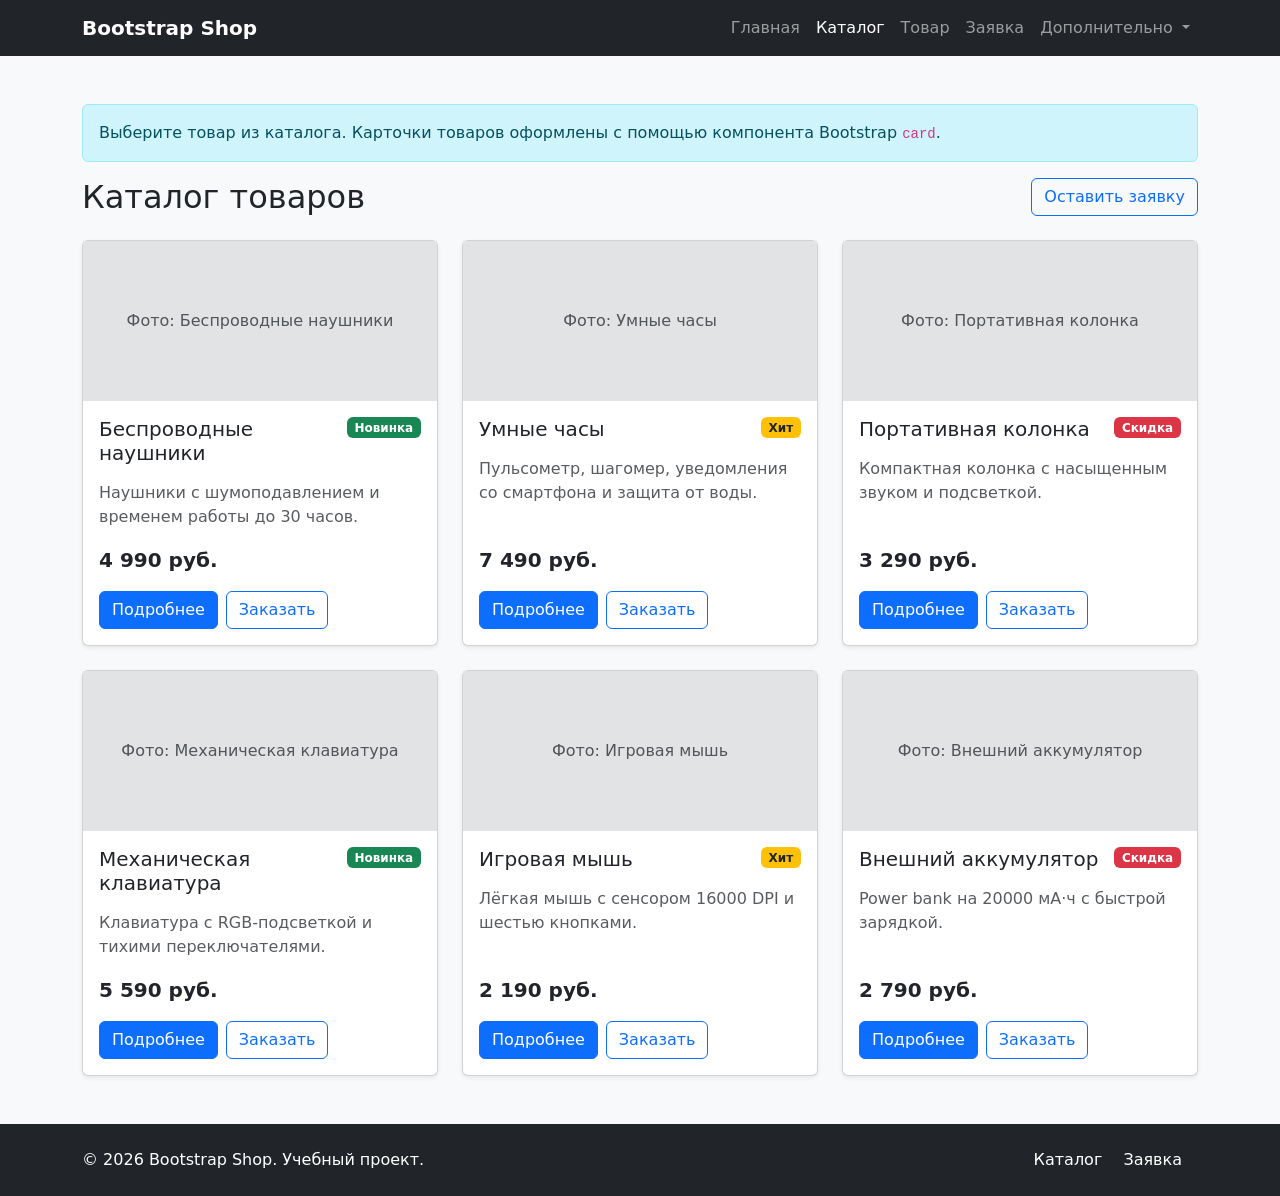
==== catalog.html @ 8c871a7a "feat: add Bootstrap components pages" ====
<!DOCTYPE html>
<html lang="ru">
<head>
  <meta charset="UTF-8">
  <meta name="viewport" content="width=device-width, initial-scale=1.0">
  <title>Каталог — Bootstrap Shop</title>

  <link
    href="https://cdn.jsdelivr.net/npm/bootstrap@5.3.8/dist/css/bootstrap.min.css"
    rel="stylesheet"
  >
  <link rel="stylesheet" href="css/custom.css">
</head>
<body class="bg-light">
  <nav class="navbar navbar-expand-lg navbar-dark bg-dark sticky-top">
    <div class="container">
      <a class="navbar-brand fw-bold" href="index.html">Bootstrap Shop</a>

      <button
        class="navbar-toggler"
        type="button"
        data-bs-toggle="collapse"
        data-bs-target="#mainNavbar"
        aria-controls="mainNavbar"
        aria-expanded="false"
        aria-label="Переключить навигацию"
      >
        <span class="navbar-toggler-icon"></span>
      </button>

      <div class="collapse navbar-collapse" id="mainNavbar">
        <ul class="navbar-nav ms-auto">
        <li class="nav-item">
          <a class="nav-link" href="index.html">Главная</a>
        </li>
        <li class="nav-item">
          <a class="nav-link active" aria-current="page" href="catalog.html">Каталог</a>
        </li>
        <li class="nav-item">
          <a class="nav-link" href="product.html">Товар</a>
        </li>
        <li class="nav-item">
          <a class="nav-link" href="order.html">Заявка</a>
        </li>
        <li class="nav-item dropdown">
          <a
            class="nav-link dropdown-toggle"
            href="#"
            role="button"
            data-bs-toggle="dropdown"
            aria-expanded="false"
          >
            Дополнительно
          </a>
          <ul class="dropdown-menu dropdown-menu-end">
            <li><a class="dropdown-item" href="catalog.html">Все товары</a></li>
            <li><a class="dropdown-item" href="order.html">Оформить заявку</a></li>
            <li><a class="dropdown-item" href="index.html#popular">Популярное</a></li>
          </ul>
        </li>
        </ul>
      </div>
    </div>
  </nav>

  <main class="container my-5">
    <div class="alert alert-info" role="alert">
      Выберите товар из каталога. Карточки товаров оформлены с помощью компонента Bootstrap <code>card</code>.
    </div>

    <div class="d-flex justify-content-between align-items-center mb-4 flex-wrap gap-2">
      <h1 class="h2 mb-0">Каталог товаров</h1>
      <a class="btn btn-outline-primary" href="order.html">Оставить заявку</a>
    </div>

    <div class="row g-4">
        <div class="col-12 col-md-6 col-lg-4 product-item">
          <div class="card h-100 shadow-sm product-card">
            <div class="card-img-placeholder bg-secondary-subtle d-flex align-items-center justify-content-center">
              <span class="text-muted">Фото: Беспроводные наушники</span>
            </div>
            <div class="card-body d-flex flex-column">
              <div class="d-flex justify-content-between align-items-start mb-3 gap-2">
                <h2 class="card-title h5 mb-0">Беспроводные наушники</h2>
                <span class="badge bg-success">Новинка</span>
              </div>

              <p class="card-text text-muted">Наушники с шумоподавлением и временем работы до 30 часов.</p>

              <p class="fw-bold fs-5 mt-auto">4 990 руб.</p>

              <div class="d-flex gap-2">
                <a class="btn btn-primary" href="product.html">Подробнее</a>
                <button
                  class="btn btn-outline-primary"
                  type="button"
                  data-bs-toggle="modal"
                  data-bs-target="#orderModal"
                >
                  Заказать
                </button>
              </div>
            </div>
          </div>
        </div>
        <div class="col-12 col-md-6 col-lg-4 product-item">
          <div class="card h-100 shadow-sm product-card">
            <div class="card-img-placeholder bg-secondary-subtle d-flex align-items-center justify-content-center">
              <span class="text-muted">Фото: Умные часы</span>
            </div>
            <div class="card-body d-flex flex-column">
              <div class="d-flex justify-content-between align-items-start mb-3 gap-2">
                <h2 class="card-title h5 mb-0">Умные часы</h2>
                <span class="badge bg-warning text-dark">Хит</span>
              </div>

              <p class="card-text text-muted">Пульсометр, шагомер, уведомления со смартфона и защита от воды.</p>

              <p class="fw-bold fs-5 mt-auto">7 490 руб.</p>

              <div class="d-flex gap-2">
                <a class="btn btn-primary" href="product.html">Подробнее</a>
                <button
                  class="btn btn-outline-primary"
                  type="button"
                  data-bs-toggle="modal"
                  data-bs-target="#orderModal"
                >
                  Заказать
                </button>
              </div>
            </div>
          </div>
        </div>
        <div class="col-12 col-md-6 col-lg-4 product-item">
          <div class="card h-100 shadow-sm product-card">
            <div class="card-img-placeholder bg-secondary-subtle d-flex align-items-center justify-content-center">
              <span class="text-muted">Фото: Портативная колонка</span>
            </div>
            <div class="card-body d-flex flex-column">
              <div class="d-flex justify-content-between align-items-start mb-3 gap-2">
                <h2 class="card-title h5 mb-0">Портативная колонка</h2>
                <span class="badge bg-danger">Скидка</span>
              </div>

              <p class="card-text text-muted">Компактная колонка с насыщенным звуком и подсветкой.</p>

              <p class="fw-bold fs-5 mt-auto">3 290 руб.</p>

              <div class="d-flex gap-2">
                <a class="btn btn-primary" href="product.html">Подробнее</a>
                <button
                  class="btn btn-outline-primary"
                  type="button"
                  data-bs-toggle="modal"
                  data-bs-target="#orderModal"
                >
                  Заказать
                </button>
              </div>
            </div>
          </div>
        </div>
        <div class="col-12 col-md-6 col-lg-4 product-item">
          <div class="card h-100 shadow-sm product-card">
            <div class="card-img-placeholder bg-secondary-subtle d-flex align-items-center justify-content-center">
              <span class="text-muted">Фото: Механическая клавиатура</span>
            </div>
            <div class="card-body d-flex flex-column">
              <div class="d-flex justify-content-between align-items-start mb-3 gap-2">
                <h2 class="card-title h5 mb-0">Механическая клавиатура</h2>
                <span class="badge bg-success">Новинка</span>
              </div>

              <p class="card-text text-muted">Клавиатура с RGB-подсветкой и тихими переключателями.</p>

              <p class="fw-bold fs-5 mt-auto">5 590 руб.</p>

              <div class="d-flex gap-2">
                <a class="btn btn-primary" href="product.html">Подробнее</a>
                <button
                  class="btn btn-outline-primary"
                  type="button"
                  data-bs-toggle="modal"
                  data-bs-target="#orderModal"
                >
                  Заказать
                </button>
              </div>
            </div>
          </div>
        </div>
        <div class="col-12 col-md-6 col-lg-4 product-item">
          <div class="card h-100 shadow-sm product-card">
            <div class="card-img-placeholder bg-secondary-subtle d-flex align-items-center justify-content-center">
              <span class="text-muted">Фото: Игровая мышь</span>
            </div>
            <div class="card-body d-flex flex-column">
              <div class="d-flex justify-content-between align-items-start mb-3 gap-2">
                <h2 class="card-title h5 mb-0">Игровая мышь</h2>
                <span class="badge bg-warning text-dark">Хит</span>
              </div>

              <p class="card-text text-muted">Лёгкая мышь с сенсором 16000 DPI и шестью кнопками.</p>

              <p class="fw-bold fs-5 mt-auto">2 190 руб.</p>

              <div class="d-flex gap-2">
                <a class="btn btn-primary" href="product.html">Подробнее</a>
                <button
                  class="btn btn-outline-primary"
                  type="button"
                  data-bs-toggle="modal"
                  data-bs-target="#orderModal"
                >
                  Заказать
                </button>
              </div>
            </div>
          </div>
        </div>
        <div class="col-12 col-md-6 col-lg-4 product-item">
          <div class="card h-100 shadow-sm product-card">
            <div class="card-img-placeholder bg-secondary-subtle d-flex align-items-center justify-content-center">
              <span class="text-muted">Фото: Внешний аккумулятор</span>
            </div>
            <div class="card-body d-flex flex-column">
              <div class="d-flex justify-content-between align-items-start mb-3 gap-2">
                <h2 class="card-title h5 mb-0">Внешний аккумулятор</h2>
                <span class="badge bg-danger">Скидка</span>
              </div>

              <p class="card-text text-muted">Power bank на 20000 мА·ч с быстрой зарядкой.</p>

              <p class="fw-bold fs-5 mt-auto">2 790 руб.</p>

              <div class="d-flex gap-2">
                <a class="btn btn-primary" href="product.html">Подробнее</a>
                <button
                  class="btn btn-outline-primary"
                  type="button"
                  data-bs-toggle="modal"
                  data-bs-target="#orderModal"
                >
                  Заказать
                </button>
              </div>
            </div>
          </div>
        </div>
    </div>
  </main>

  <footer class="bg-dark text-white py-4 mt-5">
    <div class="container">
      <div class="row align-items-center g-3">
        <div class="col-12 col-md-6">
          <p class="mb-0">&copy; 2026 Bootstrap Shop. Учебный проект.</p>
        </div>

        <div class="col-12 col-md-6 text-md-end">
          <a class="text-white text-decoration-none me-3" href="catalog.html">Каталог</a>
          <a class="text-white text-decoration-none me-3" href="order.html">Заявка</a>
        </div>
      </div>
    </div>
  </footer>
  <div
    class="modal fade"
    id="orderModal"
    tabindex="-1"
    aria-labelledby="orderModalLabel"
    aria-hidden="true"
  >
    <div class="modal-dialog modal-dialog-centered">
      <div class="modal-content">
        <div class="modal-header">
          <h2 class="modal-title h5" id="orderModalLabel">Быстрая заявка</h2>
          <button type="button" class="btn-close" data-bs-dismiss="modal" aria-label="Закрыть"></button>
        </div>

        <div class="modal-body">
          <p class="text-muted">Оставьте контактные данные, и менеджер свяжется с вами.</p>

          <form>
            <div class="mb-3">
              <label for="modal-name" class="form-label">Имя</label>
              <input id="modal-name" name="name" type="text" class="form-control" required>
            </div>

            <div class="mb-3">
              <label for="modal-phone" class="form-label">Телефон</label>
              <div class="input-group">
                <span class="input-group-text">+7</span>
                <input id="modal-phone" name="phone" type="tel" class="form-control" placeholder="900 000-00-00" required>
              </div>
            </div>

            <div class="form-check mb-3">
              <input id="modal-agree" name="agree" class="form-check-input" type="checkbox" required>
              <label class="form-check-label" for="modal-agree">Согласен на обработку данных</label>
            </div>
          </form>
        </div>

        <div class="modal-footer">
          <button type="button" class="btn btn-secondary" data-bs-dismiss="modal">Закрыть</button>
          <button type="button" class="btn btn-primary">Отправить</button>
        </div>
      </div>
    </div>
  </div>

  <script
    src="https://cdn.jsdelivr.net/npm/bootstrap@5.3.8/dist/js/bootstrap.bundle.min.js">
  </script>
</body>
</html>
---- css/custom.css ----
body {
  min-height: 100vh;
}

.placeholder-box {
  min-height: 240px;
}

.placeholder-image {
  min-height: 320px;
}

.card-img-top {
  height: 180px;
  object-fit: cover;
}

.card-img-placeholder {
  height: 160px;
}
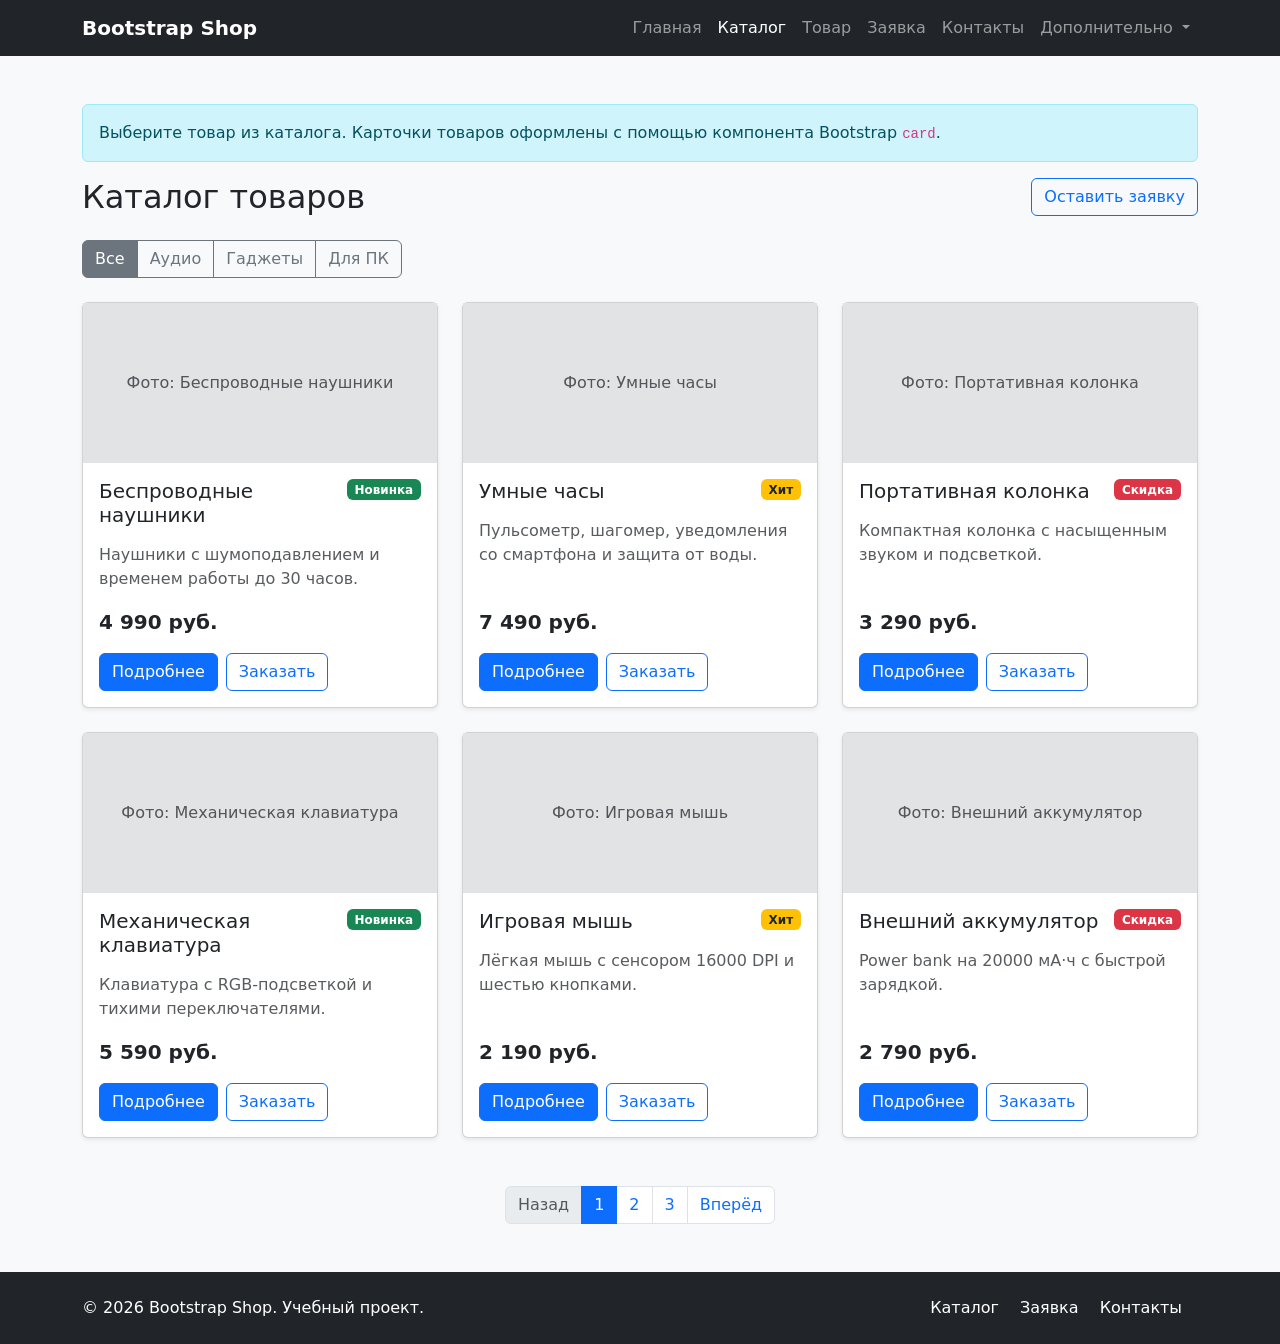
==== commit e0e092d3: "fix: prepare Bootstrap project for submission" ====
--- a/catalog.html
+++ b/catalog.html
@@ -5,10 +5,7 @@
   <meta name="viewport" content="width=device-width, initial-scale=1.0">
   <title>Каталог — Bootstrap Shop</title>
 
-  <link
-    href="https://cdn.jsdelivr.net/npm/bootstrap@5.3.8/dist/css/bootstrap.min.css"
-    rel="stylesheet"
-  >
+  <link rel="stylesheet" href="vendor/bootstrap/css/bootstrap.min.css">
   <link rel="stylesheet" href="css/custom.css">
 </head>
 <body class="bg-light">
@@ -41,6 +38,9 @@
         </li>
         <li class="nav-item">
           <a class="nav-link" href="order.html">Заявка</a>
+        </li>
+        <li class="nav-item">
+          <a class="nav-link" href="contacts.html">Контакты</a>
         </li>
         <li class="nav-item dropdown">
           <a
@@ -73,8 +73,15 @@
       <a class="btn btn-outline-primary" href="order.html">Оставить заявку</a>
     </div>
 
+    <div class="btn-group flex-wrap mb-4" role="group" aria-label="Фильтр по категориям">
+      <button type="button" class="btn btn-outline-secondary active" data-filter="all">Все</button>
+      <button type="button" class="btn btn-outline-secondary" data-filter="audio">Аудио</button>
+      <button type="button" class="btn btn-outline-secondary" data-filter="gadgets">Гаджеты</button>
+      <button type="button" class="btn btn-outline-secondary" data-filter="pc">Для ПК</button>
+    </div>
+
     <div class="row g-4">
-        <div class="col-12 col-md-6 col-lg-4 product-item">
+        <div class="col-12 col-md-6 col-lg-4 product-item" data-category="audio">
           <div class="card h-100 shadow-sm product-card">
             <div class="card-img-placeholder bg-secondary-subtle d-flex align-items-center justify-content-center">
               <span class="text-muted">Фото: Беспроводные наушники</span>
@@ -103,7 +110,7 @@
             </div>
           </div>
         </div>
-        <div class="col-12 col-md-6 col-lg-4 product-item">
+        <div class="col-12 col-md-6 col-lg-4 product-item" data-category="gadgets">
           <div class="card h-100 shadow-sm product-card">
             <div class="card-img-placeholder bg-secondary-subtle d-flex align-items-center justify-content-center">
               <span class="text-muted">Фото: Умные часы</span>
@@ -132,7 +139,7 @@
             </div>
           </div>
         </div>
-        <div class="col-12 col-md-6 col-lg-4 product-item">
+        <div class="col-12 col-md-6 col-lg-4 product-item" data-category="audio">
           <div class="card h-100 shadow-sm product-card">
             <div class="card-img-placeholder bg-secondary-subtle d-flex align-items-center justify-content-center">
               <span class="text-muted">Фото: Портативная колонка</span>
@@ -161,7 +168,7 @@
             </div>
           </div>
         </div>
-        <div class="col-12 col-md-6 col-lg-4 product-item">
+        <div class="col-12 col-md-6 col-lg-4 product-item" data-category="pc">
           <div class="card h-100 shadow-sm product-card">
             <div class="card-img-placeholder bg-secondary-subtle d-flex align-items-center justify-content-center">
               <span class="text-muted">Фото: Механическая клавиатура</span>
@@ -190,7 +197,7 @@
             </div>
           </div>
         </div>
-        <div class="col-12 col-md-6 col-lg-4 product-item">
+        <div class="col-12 col-md-6 col-lg-4 product-item" data-category="pc">
           <div class="card h-100 shadow-sm product-card">
             <div class="card-img-placeholder bg-secondary-subtle d-flex align-items-center justify-content-center">
               <span class="text-muted">Фото: Игровая мышь</span>
@@ -219,7 +226,7 @@
             </div>
           </div>
         </div>
-        <div class="col-12 col-md-6 col-lg-4 product-item">
+        <div class="col-12 col-md-6 col-lg-4 product-item" data-category="gadgets">
           <div class="card h-100 shadow-sm product-card">
             <div class="card-img-placeholder bg-secondary-subtle d-flex align-items-center justify-content-center">
               <span class="text-muted">Фото: Внешний аккумулятор</span>
@@ -249,6 +256,16 @@
           </div>
         </div>
     </div>
+
+    <nav class="mt-5" aria-label="Страницы каталога">
+      <ul class="pagination justify-content-center">
+        <li class="page-item disabled"><span class="page-link">Назад</span></li>
+        <li class="page-item active" aria-current="page"><span class="page-link">1</span></li>
+        <li class="page-item"><a class="page-link" href="#">2</a></li>
+        <li class="page-item"><a class="page-link" href="#">3</a></li>
+        <li class="page-item"><a class="page-link" href="#">Вперёд</a></li>
+      </ul>
+    </nav>
   </main>
 
   <footer class="bg-dark text-white py-4 mt-5">
@@ -261,6 +278,7 @@
         <div class="col-12 col-md-6 text-md-end">
           <a class="text-white text-decoration-none me-3" href="catalog.html">Каталог</a>
           <a class="text-white text-decoration-none me-3" href="order.html">Заявка</a>
+          <a class="text-white text-decoration-none me-3" href="contacts.html">Контакты</a>
         </div>
       </div>
     </div>
@@ -311,8 +329,7 @@
     </div>
   </div>
 
-  <script
-    src="https://cdn.jsdelivr.net/npm/bootstrap@5.3.8/dist/js/bootstrap.bundle.min.js">
-  </script>
+  <script src="vendor/bootstrap/js/bootstrap.bundle.min.js"></script>
+  <script src="js/main.js"></script>
 </body>
 </html>
--- a/css/custom.css
+++ b/css/custom.css
@@ -18,3 +18,16 @@
 .card-img-placeholder {
   height: 160px;
 }
+
+.promo-slide {
+  min-height: 280px;
+}
+
+.product-card {
+  transition: transform 0.2s ease, box-shadow 0.2s ease;
+}
+
+.product-card:hover {
+  transform: translateY(-4px);
+  box-shadow: 0 0.5rem 1rem rgba(0, 0, 0, 0.15) !important;
+}
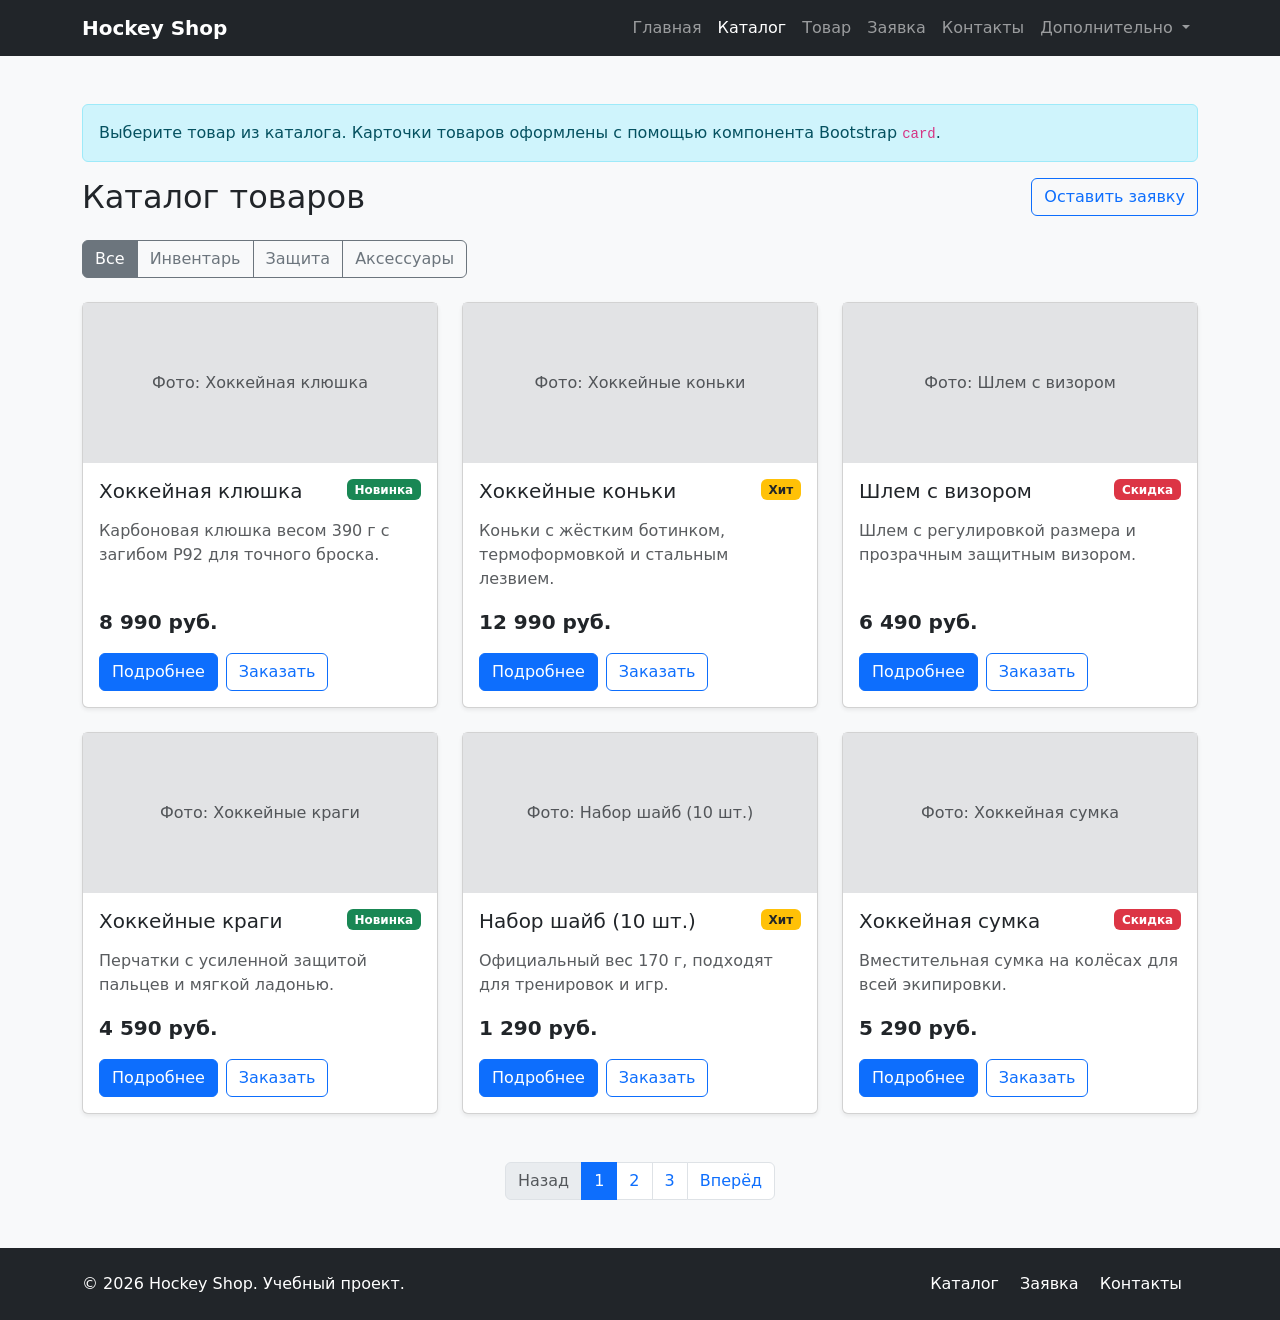
==== commit 4fbd97ee: "feat: hockey shop theme" ====
--- a/catalog.html
+++ b/catalog.html
@@ -3,7 +3,7 @@
 <head>
   <meta charset="UTF-8">
   <meta name="viewport" content="width=device-width, initial-scale=1.0">
-  <title>Каталог — Bootstrap Shop</title>
+  <title>Каталог — Hockey Shop</title>
 
   <link rel="stylesheet" href="vendor/bootstrap/css/bootstrap.min.css">
   <link rel="stylesheet" href="css/custom.css">
@@ -11,7 +11,7 @@
 <body class="bg-light">
   <nav class="navbar navbar-expand-lg navbar-dark bg-dark sticky-top">
     <div class="container">
-      <a class="navbar-brand fw-bold" href="index.html">Bootstrap Shop</a>
+      <a class="navbar-brand fw-bold" href="index.html">Hockey Shop</a>
 
       <button
         class="navbar-toggler"
@@ -75,171 +75,171 @@
 
     <div class="btn-group flex-wrap mb-4" role="group" aria-label="Фильтр по категориям">
       <button type="button" class="btn btn-outline-secondary active" data-filter="all">Все</button>
-      <button type="button" class="btn btn-outline-secondary" data-filter="audio">Аудио</button>
-      <button type="button" class="btn btn-outline-secondary" data-filter="gadgets">Гаджеты</button>
-      <button type="button" class="btn btn-outline-secondary" data-filter="pc">Для ПК</button>
+      <button type="button" class="btn btn-outline-secondary" data-filter="gear">Инвентарь</button>
+      <button type="button" class="btn btn-outline-secondary" data-filter="protect">Защита</button>
+      <button type="button" class="btn btn-outline-secondary" data-filter="acc">Аксессуары</button>
     </div>
 
     <div class="row g-4">
-        <div class="col-12 col-md-6 col-lg-4 product-item" data-category="audio">
-          <div class="card h-100 shadow-sm product-card">
-            <div class="card-img-placeholder bg-secondary-subtle d-flex align-items-center justify-content-center">
-              <span class="text-muted">Фото: Беспроводные наушники</span>
-            </div>
-            <div class="card-body d-flex flex-column">
-              <div class="d-flex justify-content-between align-items-start mb-3 gap-2">
-                <h2 class="card-title h5 mb-0">Беспроводные наушники</h2>
+        <div class="col-12 col-md-6 col-lg-4 product-item" data-category="gear">
+          <div class="card h-100 shadow-sm product-card">
+            <div class="card-img-placeholder bg-secondary-subtle d-flex align-items-center justify-content-center">
+              <span class="text-muted">Фото: Хоккейная клюшка</span>
+            </div>
+            <div class="card-body d-flex flex-column">
+              <div class="d-flex justify-content-between align-items-start mb-3 gap-2">
+                <h2 class="card-title h5 mb-0">Хоккейная клюшка</h2>
                 <span class="badge bg-success">Новинка</span>
               </div>
 
-              <p class="card-text text-muted">Наушники с шумоподавлением и временем работы до 30 часов.</p>
-
-              <p class="fw-bold fs-5 mt-auto">4 990 руб.</p>
-
-              <div class="d-flex gap-2">
-                <a class="btn btn-primary" href="product.html">Подробнее</a>
-                <button
-                  class="btn btn-outline-primary"
-                  type="button"
-                  data-bs-toggle="modal"
-                  data-bs-target="#orderModal"
-                >
-                  Заказать
-                </button>
-              </div>
-            </div>
-          </div>
-        </div>
-        <div class="col-12 col-md-6 col-lg-4 product-item" data-category="gadgets">
-          <div class="card h-100 shadow-sm product-card">
-            <div class="card-img-placeholder bg-secondary-subtle d-flex align-items-center justify-content-center">
-              <span class="text-muted">Фото: Умные часы</span>
-            </div>
-            <div class="card-body d-flex flex-column">
-              <div class="d-flex justify-content-between align-items-start mb-3 gap-2">
-                <h2 class="card-title h5 mb-0">Умные часы</h2>
+              <p class="card-text text-muted">Карбоновая клюшка весом 390 г с загибом P92 для точного броска.</p>
+
+              <p class="fw-bold fs-5 mt-auto">8 990 руб.</p>
+
+              <div class="d-flex gap-2">
+                <a class="btn btn-primary" href="product.html">Подробнее</a>
+                <button
+                  class="btn btn-outline-primary"
+                  type="button"
+                  data-bs-toggle="modal"
+                  data-bs-target="#orderModal"
+                >
+                  Заказать
+                </button>
+              </div>
+            </div>
+          </div>
+        </div>
+        <div class="col-12 col-md-6 col-lg-4 product-item" data-category="gear">
+          <div class="card h-100 shadow-sm product-card">
+            <div class="card-img-placeholder bg-secondary-subtle d-flex align-items-center justify-content-center">
+              <span class="text-muted">Фото: Хоккейные коньки</span>
+            </div>
+            <div class="card-body d-flex flex-column">
+              <div class="d-flex justify-content-between align-items-start mb-3 gap-2">
+                <h2 class="card-title h5 mb-0">Хоккейные коньки</h2>
                 <span class="badge bg-warning text-dark">Хит</span>
               </div>
 
-              <p class="card-text text-muted">Пульсометр, шагомер, уведомления со смартфона и защита от воды.</p>
-
-              <p class="fw-bold fs-5 mt-auto">7 490 руб.</p>
-
-              <div class="d-flex gap-2">
-                <a class="btn btn-primary" href="product.html">Подробнее</a>
-                <button
-                  class="btn btn-outline-primary"
-                  type="button"
-                  data-bs-toggle="modal"
-                  data-bs-target="#orderModal"
-                >
-                  Заказать
-                </button>
-              </div>
-            </div>
-          </div>
-        </div>
-        <div class="col-12 col-md-6 col-lg-4 product-item" data-category="audio">
-          <div class="card h-100 shadow-sm product-card">
-            <div class="card-img-placeholder bg-secondary-subtle d-flex align-items-center justify-content-center">
-              <span class="text-muted">Фото: Портативная колонка</span>
-            </div>
-            <div class="card-body d-flex flex-column">
-              <div class="d-flex justify-content-between align-items-start mb-3 gap-2">
-                <h2 class="card-title h5 mb-0">Портативная колонка</h2>
+              <p class="card-text text-muted">Коньки с жёстким ботинком, термоформовкой и стальным лезвием.</p>
+
+              <p class="fw-bold fs-5 mt-auto">12 990 руб.</p>
+
+              <div class="d-flex gap-2">
+                <a class="btn btn-primary" href="product.html">Подробнее</a>
+                <button
+                  class="btn btn-outline-primary"
+                  type="button"
+                  data-bs-toggle="modal"
+                  data-bs-target="#orderModal"
+                >
+                  Заказать
+                </button>
+              </div>
+            </div>
+          </div>
+        </div>
+        <div class="col-12 col-md-6 col-lg-4 product-item" data-category="protect">
+          <div class="card h-100 shadow-sm product-card">
+            <div class="card-img-placeholder bg-secondary-subtle d-flex align-items-center justify-content-center">
+              <span class="text-muted">Фото: Шлем с визором</span>
+            </div>
+            <div class="card-body d-flex flex-column">
+              <div class="d-flex justify-content-between align-items-start mb-3 gap-2">
+                <h2 class="card-title h5 mb-0">Шлем с визором</h2>
                 <span class="badge bg-danger">Скидка</span>
               </div>
 
-              <p class="card-text text-muted">Компактная колонка с насыщенным звуком и подсветкой.</p>
-
-              <p class="fw-bold fs-5 mt-auto">3 290 руб.</p>
-
-              <div class="d-flex gap-2">
-                <a class="btn btn-primary" href="product.html">Подробнее</a>
-                <button
-                  class="btn btn-outline-primary"
-                  type="button"
-                  data-bs-toggle="modal"
-                  data-bs-target="#orderModal"
-                >
-                  Заказать
-                </button>
-              </div>
-            </div>
-          </div>
-        </div>
-        <div class="col-12 col-md-6 col-lg-4 product-item" data-category="pc">
-          <div class="card h-100 shadow-sm product-card">
-            <div class="card-img-placeholder bg-secondary-subtle d-flex align-items-center justify-content-center">
-              <span class="text-muted">Фото: Механическая клавиатура</span>
-            </div>
-            <div class="card-body d-flex flex-column">
-              <div class="d-flex justify-content-between align-items-start mb-3 gap-2">
-                <h2 class="card-title h5 mb-0">Механическая клавиатура</h2>
+              <p class="card-text text-muted">Шлем с регулировкой размера и прозрачным защитным визором.</p>
+
+              <p class="fw-bold fs-5 mt-auto">6 490 руб.</p>
+
+              <div class="d-flex gap-2">
+                <a class="btn btn-primary" href="product.html">Подробнее</a>
+                <button
+                  class="btn btn-outline-primary"
+                  type="button"
+                  data-bs-toggle="modal"
+                  data-bs-target="#orderModal"
+                >
+                  Заказать
+                </button>
+              </div>
+            </div>
+          </div>
+        </div>
+        <div class="col-12 col-md-6 col-lg-4 product-item" data-category="protect">
+          <div class="card h-100 shadow-sm product-card">
+            <div class="card-img-placeholder bg-secondary-subtle d-flex align-items-center justify-content-center">
+              <span class="text-muted">Фото: Хоккейные краги</span>
+            </div>
+            <div class="card-body d-flex flex-column">
+              <div class="d-flex justify-content-between align-items-start mb-3 gap-2">
+                <h2 class="card-title h5 mb-0">Хоккейные краги</h2>
                 <span class="badge bg-success">Новинка</span>
               </div>
 
-              <p class="card-text text-muted">Клавиатура с RGB-подсветкой и тихими переключателями.</p>
-
-              <p class="fw-bold fs-5 mt-auto">5 590 руб.</p>
-
-              <div class="d-flex gap-2">
-                <a class="btn btn-primary" href="product.html">Подробнее</a>
-                <button
-                  class="btn btn-outline-primary"
-                  type="button"
-                  data-bs-toggle="modal"
-                  data-bs-target="#orderModal"
-                >
-                  Заказать
-                </button>
-              </div>
-            </div>
-          </div>
-        </div>
-        <div class="col-12 col-md-6 col-lg-4 product-item" data-category="pc">
-          <div class="card h-100 shadow-sm product-card">
-            <div class="card-img-placeholder bg-secondary-subtle d-flex align-items-center justify-content-center">
-              <span class="text-muted">Фото: Игровая мышь</span>
-            </div>
-            <div class="card-body d-flex flex-column">
-              <div class="d-flex justify-content-between align-items-start mb-3 gap-2">
-                <h2 class="card-title h5 mb-0">Игровая мышь</h2>
+              <p class="card-text text-muted">Перчатки с усиленной защитой пальцев и мягкой ладонью.</p>
+
+              <p class="fw-bold fs-5 mt-auto">4 590 руб.</p>
+
+              <div class="d-flex gap-2">
+                <a class="btn btn-primary" href="product.html">Подробнее</a>
+                <button
+                  class="btn btn-outline-primary"
+                  type="button"
+                  data-bs-toggle="modal"
+                  data-bs-target="#orderModal"
+                >
+                  Заказать
+                </button>
+              </div>
+            </div>
+          </div>
+        </div>
+        <div class="col-12 col-md-6 col-lg-4 product-item" data-category="acc">
+          <div class="card h-100 shadow-sm product-card">
+            <div class="card-img-placeholder bg-secondary-subtle d-flex align-items-center justify-content-center">
+              <span class="text-muted">Фото: Набор шайб (10 шт.)</span>
+            </div>
+            <div class="card-body d-flex flex-column">
+              <div class="d-flex justify-content-between align-items-start mb-3 gap-2">
+                <h2 class="card-title h5 mb-0">Набор шайб (10 шт.)</h2>
                 <span class="badge bg-warning text-dark">Хит</span>
               </div>
 
-              <p class="card-text text-muted">Лёгкая мышь с сенсором 16000 DPI и шестью кнопками.</p>
-
-              <p class="fw-bold fs-5 mt-auto">2 190 руб.</p>
-
-              <div class="d-flex gap-2">
-                <a class="btn btn-primary" href="product.html">Подробнее</a>
-                <button
-                  class="btn btn-outline-primary"
-                  type="button"
-                  data-bs-toggle="modal"
-                  data-bs-target="#orderModal"
-                >
-                  Заказать
-                </button>
-              </div>
-            </div>
-          </div>
-        </div>
-        <div class="col-12 col-md-6 col-lg-4 product-item" data-category="gadgets">
-          <div class="card h-100 shadow-sm product-card">
-            <div class="card-img-placeholder bg-secondary-subtle d-flex align-items-center justify-content-center">
-              <span class="text-muted">Фото: Внешний аккумулятор</span>
-            </div>
-            <div class="card-body d-flex flex-column">
-              <div class="d-flex justify-content-between align-items-start mb-3 gap-2">
-                <h2 class="card-title h5 mb-0">Внешний аккумулятор</h2>
+              <p class="card-text text-muted">Официальный вес 170 г, подходят для тренировок и игр.</p>
+
+              <p class="fw-bold fs-5 mt-auto">1 290 руб.</p>
+
+              <div class="d-flex gap-2">
+                <a class="btn btn-primary" href="product.html">Подробнее</a>
+                <button
+                  class="btn btn-outline-primary"
+                  type="button"
+                  data-bs-toggle="modal"
+                  data-bs-target="#orderModal"
+                >
+                  Заказать
+                </button>
+              </div>
+            </div>
+          </div>
+        </div>
+        <div class="col-12 col-md-6 col-lg-4 product-item" data-category="acc">
+          <div class="card h-100 shadow-sm product-card">
+            <div class="card-img-placeholder bg-secondary-subtle d-flex align-items-center justify-content-center">
+              <span class="text-muted">Фото: Хоккейная сумка</span>
+            </div>
+            <div class="card-body d-flex flex-column">
+              <div class="d-flex justify-content-between align-items-start mb-3 gap-2">
+                <h2 class="card-title h5 mb-0">Хоккейная сумка</h2>
                 <span class="badge bg-danger">Скидка</span>
               </div>
 
-              <p class="card-text text-muted">Power bank на 20000 мА·ч с быстрой зарядкой.</p>
-
-              <p class="fw-bold fs-5 mt-auto">2 790 руб.</p>
+              <p class="card-text text-muted">Вместительная сумка на колёсах для всей экипировки.</p>
+
+              <p class="fw-bold fs-5 mt-auto">5 290 руб.</p>
 
               <div class="d-flex gap-2">
                 <a class="btn btn-primary" href="product.html">Подробнее</a>
@@ -272,7 +272,7 @@
     <div class="container">
       <div class="row align-items-center g-3">
         <div class="col-12 col-md-6">
-          <p class="mb-0">&copy; 2026 Bootstrap Shop. Учебный проект.</p>
+          <p class="mb-0">&copy; 2026 Hockey Shop. Учебный проект.</p>
         </div>
 
         <div class="col-12 col-md-6 text-md-end">
--- a/css/custom.css
+++ b/css/custom.css
@@ -23,6 +23,10 @@
   min-height: 280px;
 }
 
+.header-ice {
+  background: linear-gradient(135deg, #0b2545 0%, #13315c 55%, #1b6ca8 100%) !important;
+}
+
 .product-card {
   transition: transform 0.2s ease, box-shadow 0.2s ease;
 }
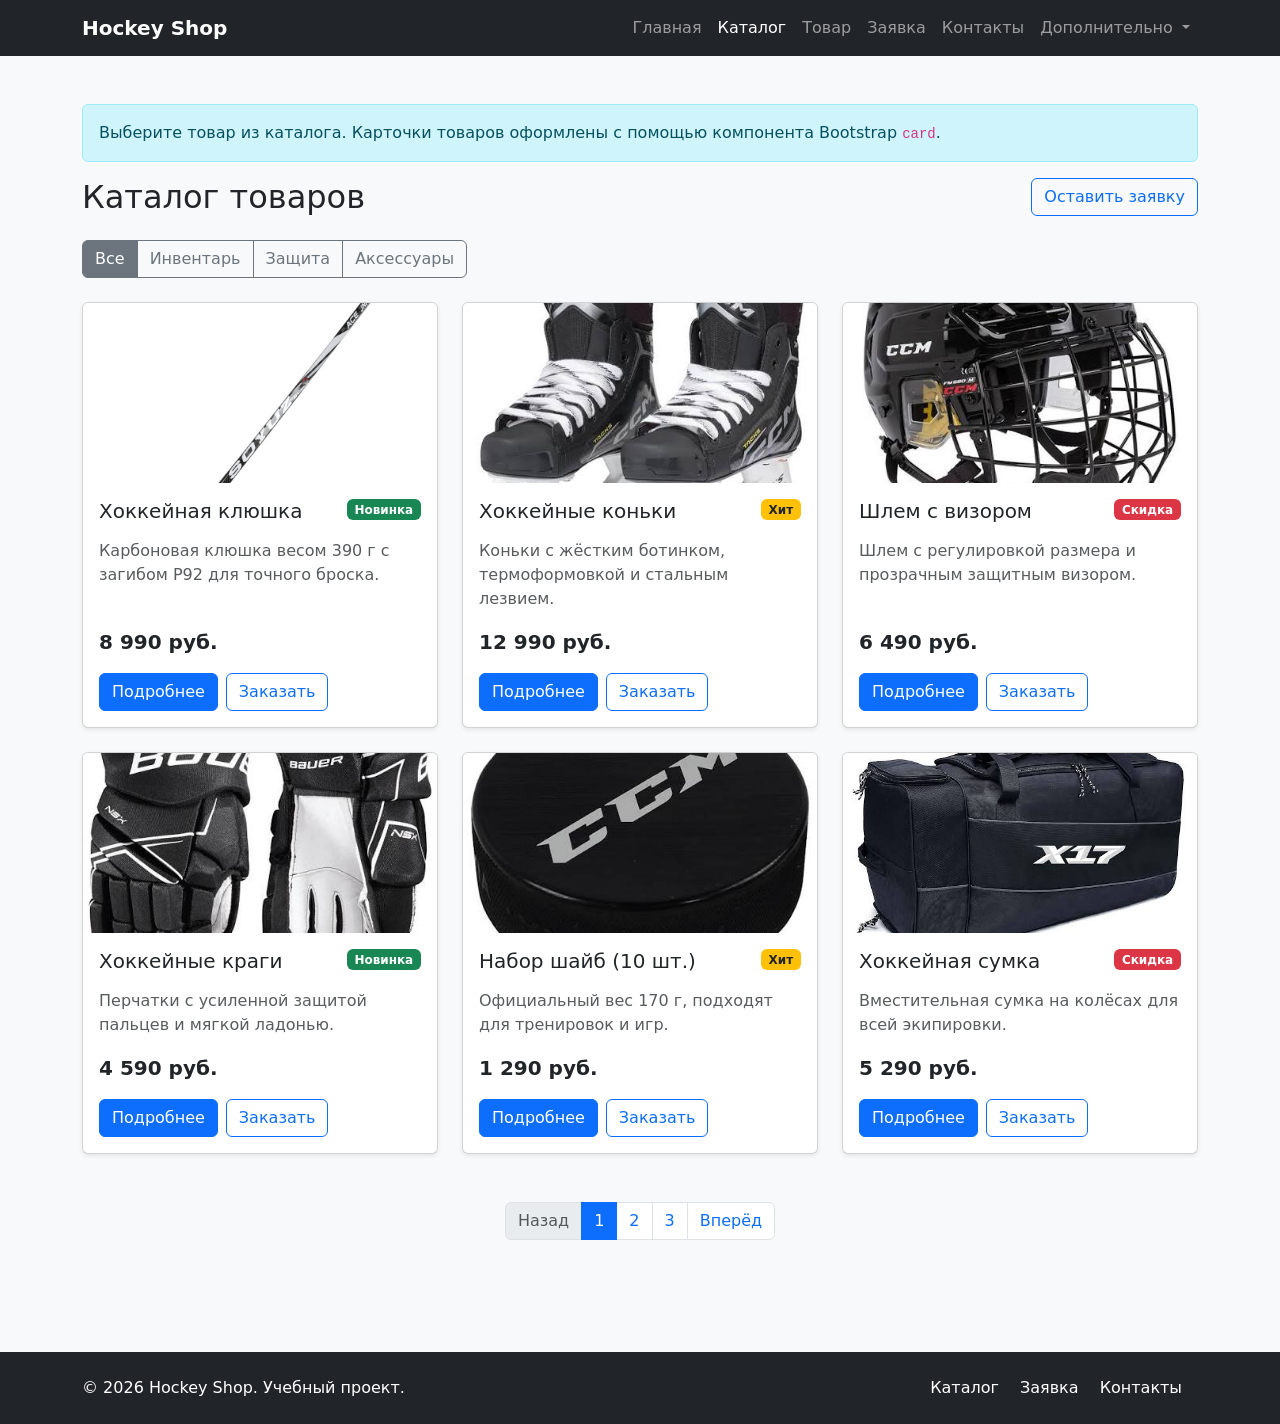
==== commit 803547da: "feat: add product images" ====
--- a/catalog.html
+++ b/catalog.html
@@ -83,9 +83,7 @@
     <div class="row g-4">
         <div class="col-12 col-md-6 col-lg-4 product-item" data-category="gear">
           <div class="card h-100 shadow-sm product-card">
-            <div class="card-img-placeholder bg-secondary-subtle d-flex align-items-center justify-content-center">
-              <span class="text-muted">Фото: Хоккейная клюшка</span>
-            </div>
+            <img src="images/product-1.jpg" class="card-img-top" alt="Хоккейная клюшка">
             <div class="card-body d-flex flex-column">
               <div class="d-flex justify-content-between align-items-start mb-3 gap-2">
                 <h2 class="card-title h5 mb-0">Хоккейная клюшка</h2>
@@ -112,9 +110,7 @@
         </div>
         <div class="col-12 col-md-6 col-lg-4 product-item" data-category="gear">
           <div class="card h-100 shadow-sm product-card">
-            <div class="card-img-placeholder bg-secondary-subtle d-flex align-items-center justify-content-center">
-              <span class="text-muted">Фото: Хоккейные коньки</span>
-            </div>
+            <img src="images/product-2.jpg" class="card-img-top" alt="Хоккейные коньки">
             <div class="card-body d-flex flex-column">
               <div class="d-flex justify-content-between align-items-start mb-3 gap-2">
                 <h2 class="card-title h5 mb-0">Хоккейные коньки</h2>
@@ -141,9 +137,7 @@
         </div>
         <div class="col-12 col-md-6 col-lg-4 product-item" data-category="protect">
           <div class="card h-100 shadow-sm product-card">
-            <div class="card-img-placeholder bg-secondary-subtle d-flex align-items-center justify-content-center">
-              <span class="text-muted">Фото: Шлем с визором</span>
-            </div>
+            <img src="images/product-3.jpg" class="card-img-top" alt="Шлем с визором">
             <div class="card-body d-flex flex-column">
               <div class="d-flex justify-content-between align-items-start mb-3 gap-2">
                 <h2 class="card-title h5 mb-0">Шлем с визором</h2>
@@ -170,9 +164,7 @@
         </div>
         <div class="col-12 col-md-6 col-lg-4 product-item" data-category="protect">
           <div class="card h-100 shadow-sm product-card">
-            <div class="card-img-placeholder bg-secondary-subtle d-flex align-items-center justify-content-center">
-              <span class="text-muted">Фото: Хоккейные краги</span>
-            </div>
+            <img src="images/product-4.jpg" class="card-img-top" alt="Хоккейные краги">
             <div class="card-body d-flex flex-column">
               <div class="d-flex justify-content-between align-items-start mb-3 gap-2">
                 <h2 class="card-title h5 mb-0">Хоккейные краги</h2>
@@ -199,9 +191,7 @@
         </div>
         <div class="col-12 col-md-6 col-lg-4 product-item" data-category="acc">
           <div class="card h-100 shadow-sm product-card">
-            <div class="card-img-placeholder bg-secondary-subtle d-flex align-items-center justify-content-center">
-              <span class="text-muted">Фото: Набор шайб (10 шт.)</span>
-            </div>
+            <img src="images/product-5.jpg" class="card-img-top" alt="Набор шайб (10 шт.)">
             <div class="card-body d-flex flex-column">
               <div class="d-flex justify-content-between align-items-start mb-3 gap-2">
                 <h2 class="card-title h5 mb-0">Набор шайб (10 шт.)</h2>
@@ -228,9 +218,7 @@
         </div>
         <div class="col-12 col-md-6 col-lg-4 product-item" data-category="acc">
           <div class="card h-100 shadow-sm product-card">
-            <div class="card-img-placeholder bg-secondary-subtle d-flex align-items-center justify-content-center">
-              <span class="text-muted">Фото: Хоккейная сумка</span>
-            </div>
+            <img src="images/product-6.jpg" class="card-img-top" alt="Хоккейная сумка">
             <div class="card-body d-flex flex-column">
               <div class="d-flex justify-content-between align-items-start mb-3 gap-2">
                 <h2 class="card-title h5 mb-0">Хоккейная сумка</h2>
--- a/css/custom.css
+++ b/css/custom.css
@@ -19,6 +19,25 @@
   height: 160px;
 }
 
+/* Футер всегда прижат к низу экрана */
+body {
+  display: flex;
+  flex-direction: column;
+}
+
+main {
+  flex: 1 0 auto;
+}
+
+footer {
+  margin-top: auto;
+}
+
+.product-photo {
+  height: 400px;
+  object-fit: cover;
+}
+
 .promo-slide {
   min-height: 280px;
 }
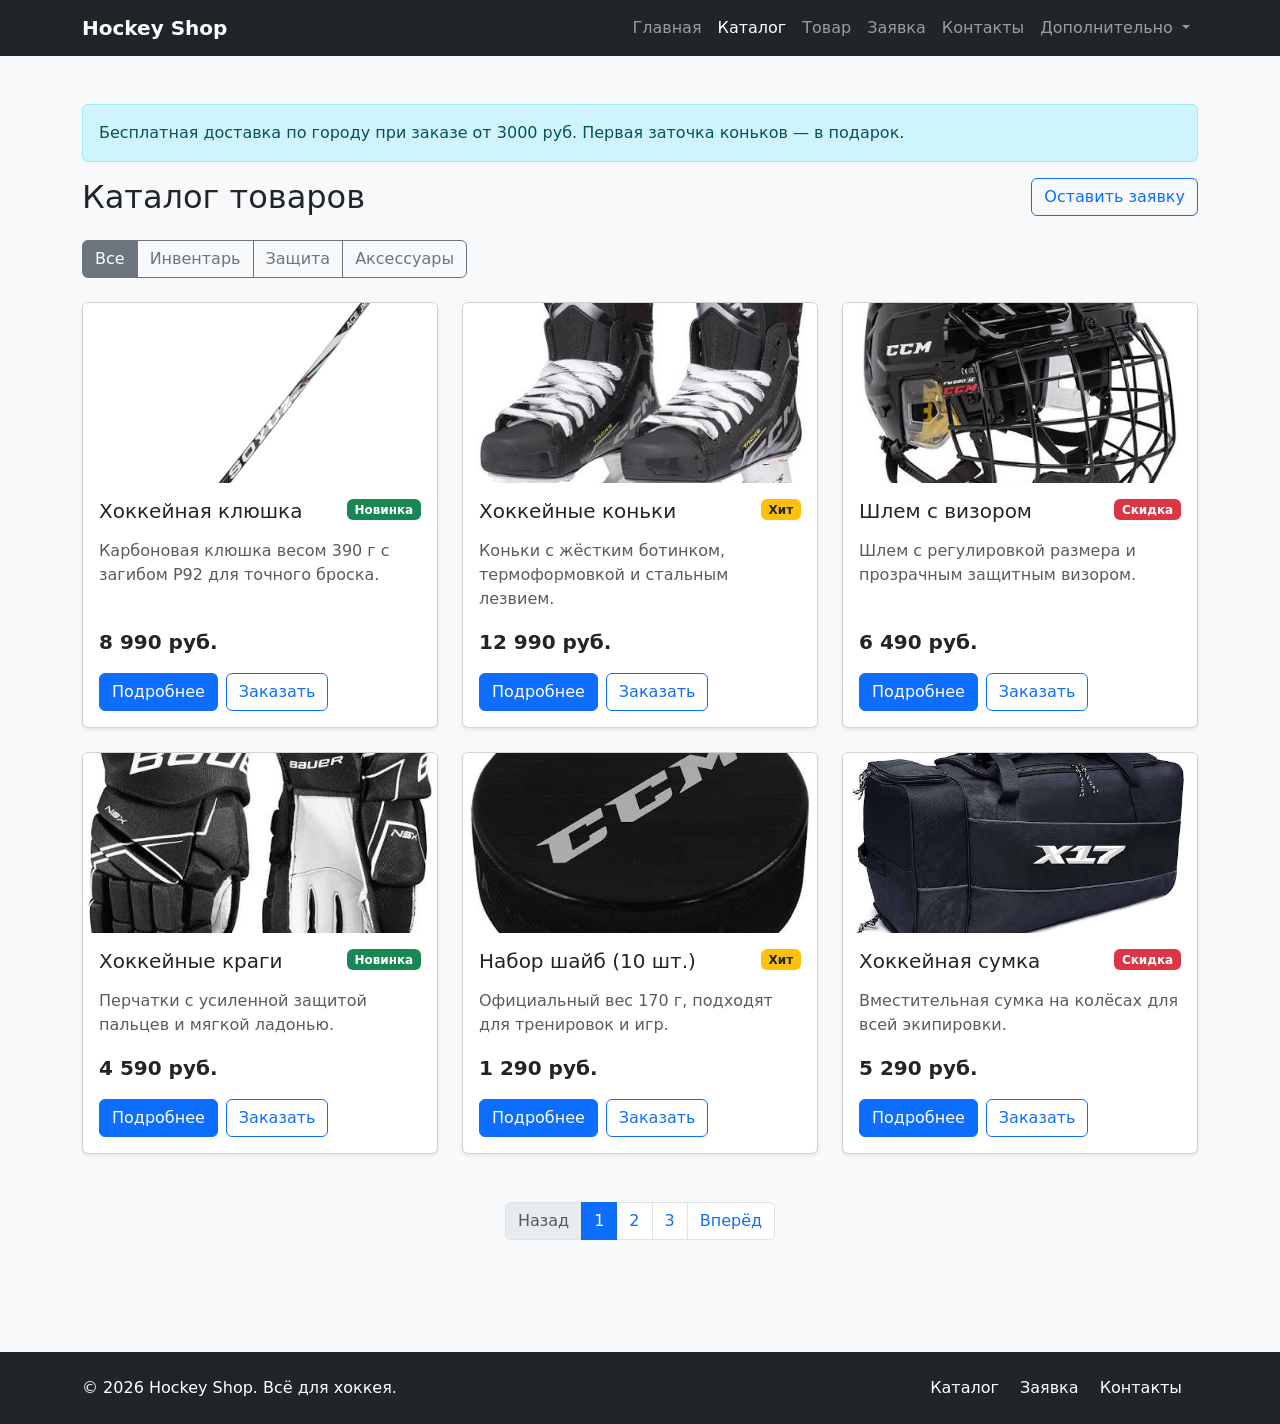
==== commit e4680aa0: "feat: product pages by id and more" ====
--- a/catalog.html
+++ b/catalog.html
@@ -65,7 +65,7 @@
 
   <main class="container my-5">
     <div class="alert alert-info" role="alert">
-      Выберите товар из каталога. Карточки товаров оформлены с помощью компонента Bootstrap <code>card</code>.
+      Бесплатная доставка по городу при заказе от 3000 руб. Первая заточка коньков — в подарок.
     </div>
 
     <div class="d-flex justify-content-between align-items-center mb-4 flex-wrap gap-2">
@@ -95,7 +95,7 @@
               <p class="fw-bold fs-5 mt-auto">8 990 руб.</p>
 
               <div class="d-flex gap-2">
-                <a class="btn btn-primary" href="product.html">Подробнее</a>
+                <a class="btn btn-primary" href="product.html?id=1">Подробнее</a>
                 <button
                   class="btn btn-outline-primary"
                   type="button"
@@ -122,7 +122,7 @@
               <p class="fw-bold fs-5 mt-auto">12 990 руб.</p>
 
               <div class="d-flex gap-2">
-                <a class="btn btn-primary" href="product.html">Подробнее</a>
+                <a class="btn btn-primary" href="product.html?id=2">Подробнее</a>
                 <button
                   class="btn btn-outline-primary"
                   type="button"
@@ -149,7 +149,7 @@
               <p class="fw-bold fs-5 mt-auto">6 490 руб.</p>
 
               <div class="d-flex gap-2">
-                <a class="btn btn-primary" href="product.html">Подробнее</a>
+                <a class="btn btn-primary" href="product.html?id=3">Подробнее</a>
                 <button
                   class="btn btn-outline-primary"
                   type="button"
@@ -176,7 +176,7 @@
               <p class="fw-bold fs-5 mt-auto">4 590 руб.</p>
 
               <div class="d-flex gap-2">
-                <a class="btn btn-primary" href="product.html">Подробнее</a>
+                <a class="btn btn-primary" href="product.html?id=4">Подробнее</a>
                 <button
                   class="btn btn-outline-primary"
                   type="button"
@@ -203,7 +203,7 @@
               <p class="fw-bold fs-5 mt-auto">1 290 руб.</p>
 
               <div class="d-flex gap-2">
-                <a class="btn btn-primary" href="product.html">Подробнее</a>
+                <a class="btn btn-primary" href="product.html?id=5">Подробнее</a>
                 <button
                   class="btn btn-outline-primary"
                   type="button"
@@ -230,7 +230,7 @@
               <p class="fw-bold fs-5 mt-auto">5 290 руб.</p>
 
               <div class="d-flex gap-2">
-                <a class="btn btn-primary" href="product.html">Подробнее</a>
+                <a class="btn btn-primary" href="product.html?id=6">Подробнее</a>
                 <button
                   class="btn btn-outline-primary"
                   type="button"
@@ -260,7 +260,7 @@
     <div class="container">
       <div class="row align-items-center g-3">
         <div class="col-12 col-md-6">
-          <p class="mb-0">&copy; 2026 Hockey Shop. Учебный проект.</p>
+          <p class="mb-0">&copy; 2026 Hockey Shop. Всё для хоккея.</p>
         </div>
 
         <div class="col-12 col-md-6 text-md-end">
